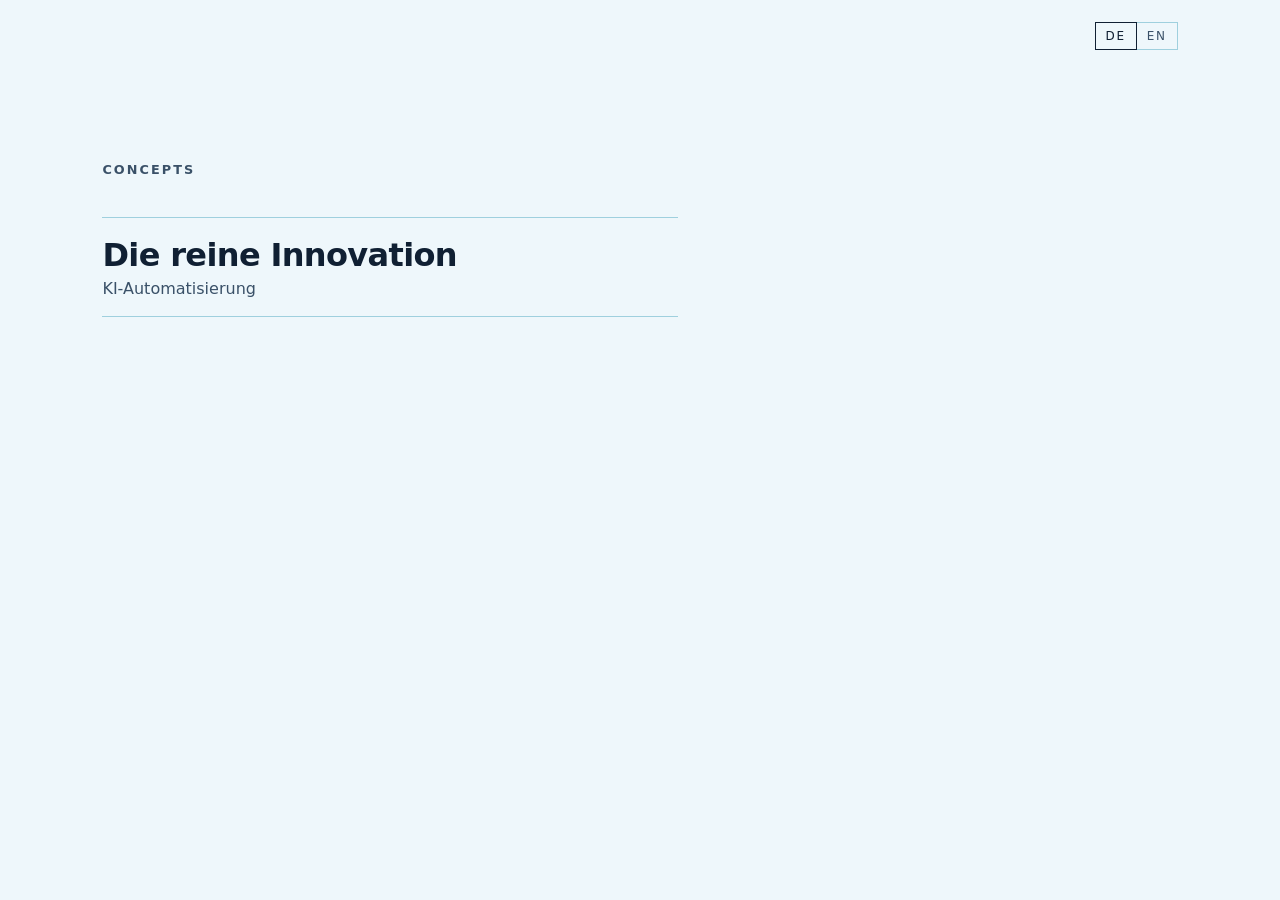
==== index.html @ 8282ae18 "01.10.2026" ====
<!DOCTYPE html>
<html lang="de">
<head>
<meta charset="UTF-8">
<meta name="viewport" content="width=device-width, initial-scale=1">
<title>Concepts</title>
<style>
  :root{--ink:#102033;--muted:#3a5168;--paper:#eef7fb;--line:#9fd0de;--mag:#e0126a}
  *{box-sizing:border-box;margin:0;padding:0}
  body{
    min-height:100svh;background:var(--paper);color:var(--ink);
    font-family:"Segoe UI","Helvetica Neue",system-ui,sans-serif;
    padding:18vh 8vw 12vh;
  }
  h1{font-size:.8rem;letter-spacing:.16em;text-transform:uppercase;font-weight:600;color:var(--muted);margin-bottom:2.5rem}
  ul{list-style:none;max-width:36rem}
  a{color:inherit;text-decoration:none;display:block;padding:1.1rem 0;border-top:1px solid var(--line)}
  li:last-child a{border-bottom:1px solid var(--line)}
  a strong{display:block;font-size:clamp(1.6rem,3vw,2rem);font-weight:650;letter-spacing:-.02em}
  a span{display:block;margin-top:.35rem;color:var(--muted)}
  a:hover strong{color:var(--mag)}
  .lang{position:fixed;top:22px;right:8vw;display:flex}
  .lang button{
    font:inherit;font-size:.75rem;letter-spacing:.14em;text-transform:uppercase;
    color:var(--muted);background:transparent;border:1px solid var(--line);
    padding:6px 10px;cursor:pointer;
  }
  .lang button + button{border-left:none}
  .lang button.on{color:var(--ink);border-color:var(--ink)}
  .lang button:focus-visible{outline:2px solid var(--ink);outline-offset:3px}
</style>
</head>
<body>
  <div class="lang" role="group">
    <button type="button" data-lang="de" aria-pressed="true">DE</button>
    <button type="button" data-lang="en" aria-pressed="false">EN</button>
  </div>
  <h1>Concepts</h1>
  <ul>
    <li>
      <a href="die-reine-innovation/index.html">
        <strong id="title">Die reine Innovation</strong>
        <span id="deck">KI-Automatisierung</span>
      </a>
    </li>
  </ul>
<script>
  var copy = {
    de: { title: 'Die reine Innovation', deck: 'KI-Automatisierung' },
    en: { title: 'The pure innovation', deck: 'AI automation' }
  };
  function apply(next) {
    var lang = next === 'en' ? 'en' : 'de';
    var pack = copy[lang];
    document.documentElement.lang = lang;
    document.getElementById('title').textContent = pack.title;
    document.getElementById('deck').textContent = pack.deck;
    document.querySelectorAll('.lang button').forEach(function (b) {
      var on = b.dataset.lang === lang;
      b.classList.toggle('on', on);
      b.setAttribute('aria-pressed', on ? 'true' : 'false');
    });
    try { localStorage.setItem('konzept-lang', lang); } catch (err) {}
  }
  document.querySelectorAll('.lang button').forEach(function (b) {
    b.addEventListener('click', function () { apply(b.dataset.lang); });
  });
  var saved = 'de';
  try { saved = localStorage.getItem('konzept-lang') === 'en' ? 'en' : 'de'; } catch (err) {}
  apply(saved);
</script>
</body>
</html>
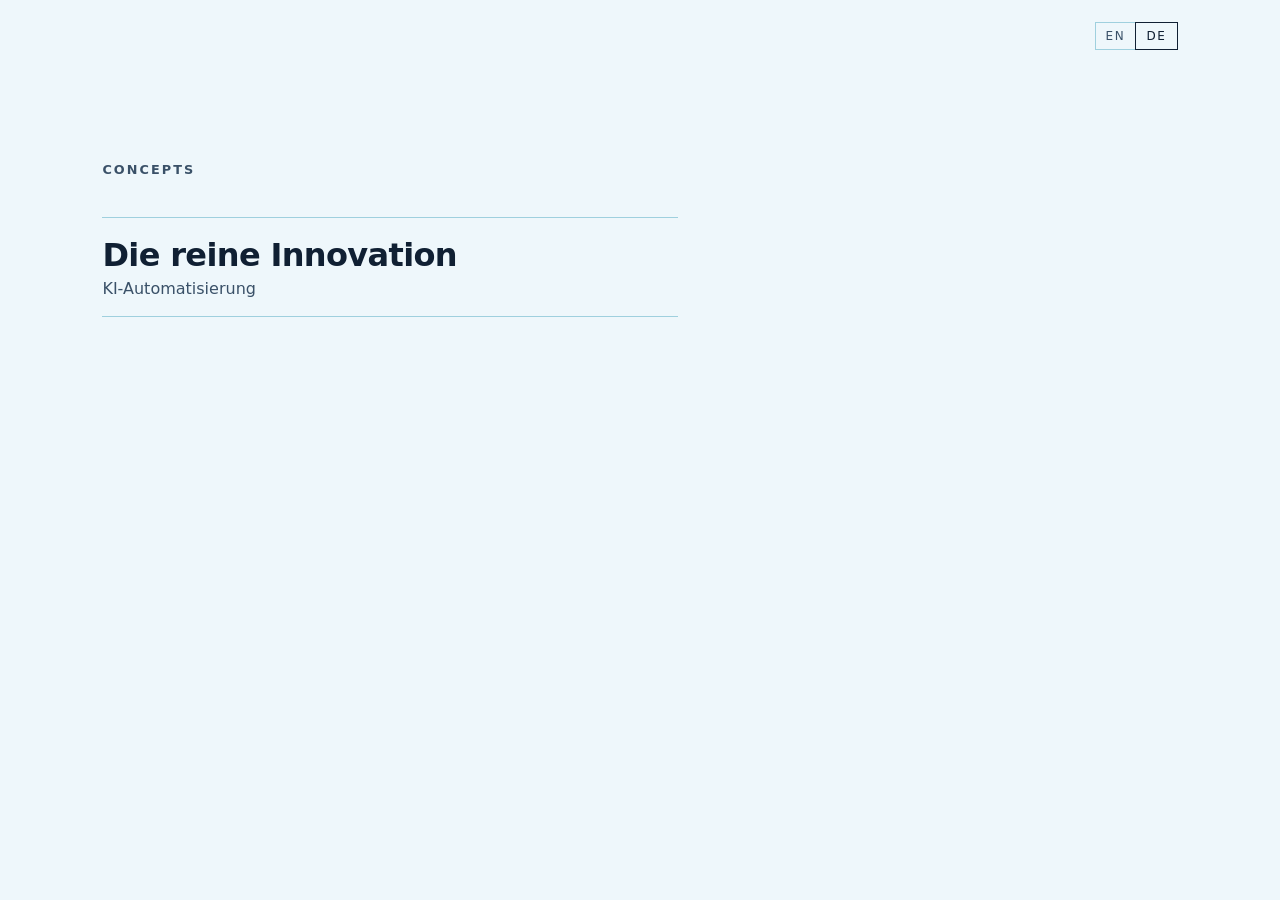
==== commit 54c9dff8: "01.10.2026" ====
--- a/index.html
+++ b/index.html
@@ -25,15 +25,15 @@
     color:var(--muted);background:transparent;border:1px solid var(--line);
     padding:6px 10px;cursor:pointer;
   }
-  .lang button + button{border-left:none}
-  .lang button.on{color:var(--ink);border-color:var(--ink)}
+  .lang button + button{margin-left:-1px}
+  .lang button.on{position:relative;z-index:1;color:var(--ink);border-color:var(--ink)}
   .lang button:focus-visible{outline:2px solid var(--ink);outline-offset:3px}
 </style>
 </head>
 <body>
   <div class="lang" role="group">
+    <button type="button" data-lang="en" aria-pressed="false">EN</button>
     <button type="button" data-lang="de" aria-pressed="true">DE</button>
-    <button type="button" data-lang="en" aria-pressed="false">EN</button>
   </div>
   <h1>Concepts</h1>
   <ul>
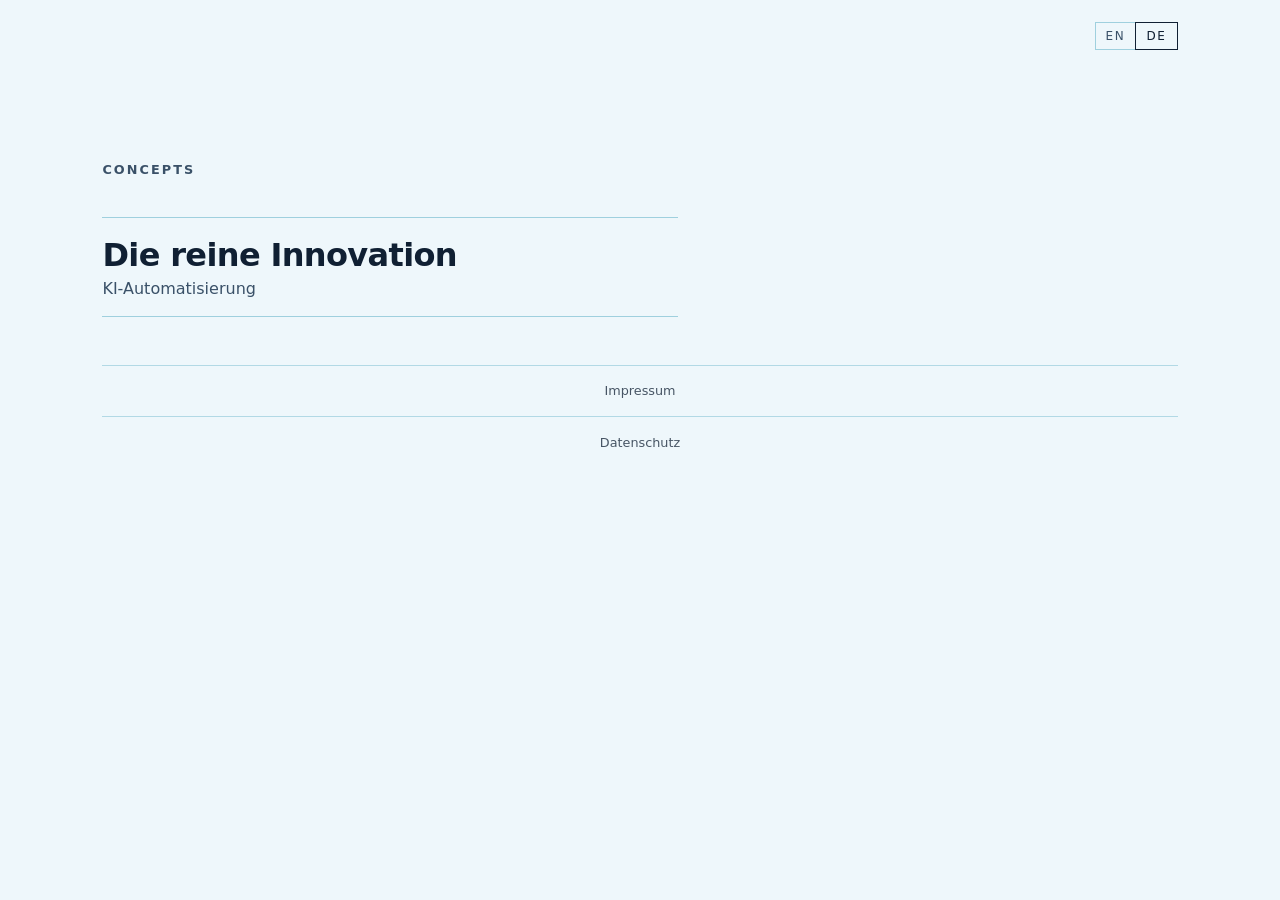
==== commit dbaadaa0: "Legal fix (13.10.2026)" ====
--- a/index.html
+++ b/index.html
@@ -69,5 +69,6 @@
   try { saved = localStorage.getItem('konzept-lang') === 'en' ? 'en' : 'de'; } catch (err) {}
   apply(saved);
 </script>
+<footer style="margin:3rem auto 1.5rem;text-align:center;font-size:.8rem;opacity:.75"><a id="lg-imp" data-p="" href="impressum.html" style="color:inherit">Impressum</a> <a id="lg-priv" href="datenschutz.html" style="color:inherit">Datenschutz</a></footer><script>(function(){function L(){var l="de";try{l=localStorage.getItem("konzept-lang")==="en"?"en":"de"}catch(e){}var a=document.getElementById("lg-imp"),b=document.getElementById("lg-priv"),p=a.dataset.p;if(l==="en"){a.href=p+"legal-notice.html";a.textContent="Legal Notice";b.href=p+"privacy.html";b.textContent="Privacy Policy"}else{a.href=p+"impressum.html";a.textContent="Impressum";b.href=p+"datenschutz.html";b.textContent="Datenschutz"}}L();document.addEventListener("click",function(){setTimeout(L,0)},true)})();</script>
 </body>
 </html>
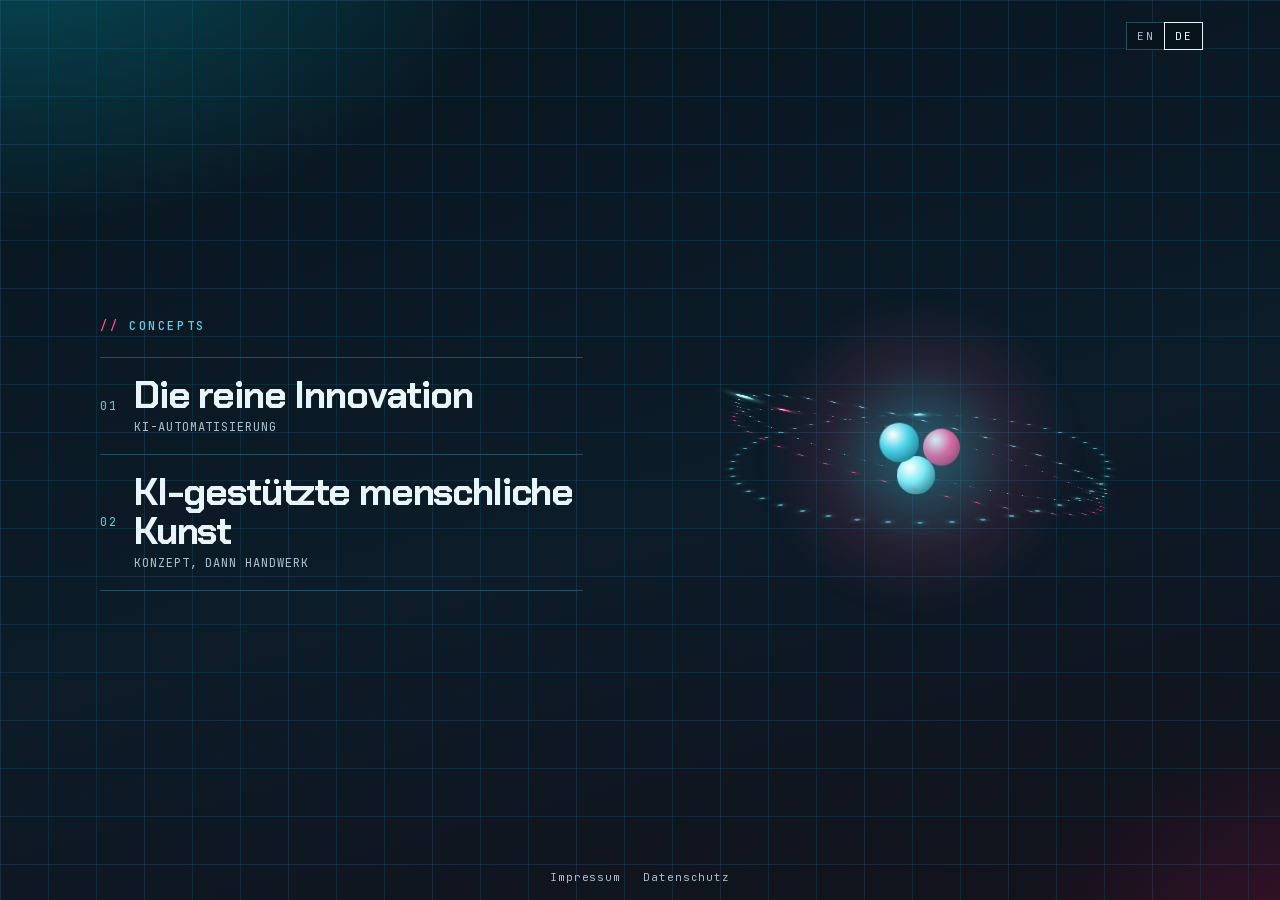
==== commit 0f798639: "New topic and theme" ====
--- a/index.html
+++ b/index.html
@@ -4,30 +4,146 @@
 <meta charset="UTF-8">
 <meta name="viewport" content="width=device-width, initial-scale=1">
 <title>Concepts</title>
+<meta name="description" content="Konzepte von Julian Geiss – Die reine Innovation: KI-Automatisierung. KI-gestützte menschliche Kunst.">
+<meta property="og:type" content="website">
+<meta property="og:title" content="Concepts">
+<meta property="og:description" content="Konzepte von Julian Geiss – Die reine Innovation: KI-Automatisierung. KI-gestützte menschliche Kunst.">
+<meta property="og:url" content="https://julianmika.github.io/Concepts/">
+<meta property="og:image" content="https://julianmika.github.io/Concepts/og-image.png">
+<meta property="og:image:width" content="1200">
+<meta property="og:image:height" content="630">
+<meta name="twitter:card" content="summary_large_image">
+<meta name="twitter:title" content="Concepts">
+<meta name="twitter:description" content="Konzepte von Julian Geiss – Die reine Innovation: KI-Automatisierung. KI-gestützte menschliche Kunst.">
+<meta name="twitter:image" content="https://julianmika.github.io/Concepts/og-image.png">
+<link href="fonts/fonts.css" rel="stylesheet">
 <style>
-  :root{--ink:#102033;--muted:#3a5168;--paper:#eef7fb;--line:#9fd0de;--mag:#e0126a}
+  html{color-scheme:dark}
+  :root{
+    --ink:#e8f6fb;--muted:#a9c0ce;--paper:#07141c;--line:#245064;
+    --card:#102430;--teal:#4fd4ea;--mag:#ff4d8d;--cyan:#7eebf7;
+    --head:"Chakra Petch","Segoe UI",system-ui,sans-serif;
+    --mono:"JetBrains Mono",ui-monospace,Menlo,monospace;
+  }
   *{box-sizing:border-box;margin:0;padding:0}
+  html,body{min-height:100%;background:var(--paper);color:var(--ink)}
   body{
-    min-height:100svh;background:var(--paper);color:var(--ink);
-    font-family:"Segoe UI","Helvetica Neue",system-ui,sans-serif;
-    padding:18vh 8vw 12vh;
-  }
-  h1{font-size:.8rem;letter-spacing:.16em;text-transform:uppercase;font-weight:600;color:var(--muted);margin-bottom:2.5rem}
-  ul{list-style:none;max-width:36rem}
-  a{color:inherit;text-decoration:none;display:block;padding:1.1rem 0;border-top:1px solid var(--line)}
-  li:last-child a{border-bottom:1px solid var(--line)}
-  a strong{display:block;font-size:clamp(1.6rem,3vw,2rem);font-weight:650;letter-spacing:-.02em}
-  a span{display:block;margin-top:.35rem;color:var(--muted)}
-  a:hover strong{color:var(--mag)}
-  .lang{position:fixed;top:22px;right:8vw;display:flex}
+    min-height:100svh;font-family:var(--head);-webkit-font-smoothing:antialiased;
+    display:grid;place-items:center;padding:12vh 6vw 11vh;overflow:hidden;
+  }
+  body::before{
+    content:"";position:fixed;inset:-10%;z-index:0;pointer-events:none;
+    background:
+      radial-gradient(880px 520px at 8% 0%, rgba(0,194,216,.34) 0%, transparent 62%),
+      radial-gradient(720px 480px at 100% 100%, rgba(224,18,106,.26) 0%, transparent 58%),
+      linear-gradient(165deg,#07141c,#0c1c28 55%,#140e16);
+    animation:drift 28s ease-in-out infinite alternate;
+  }
+  body::after{
+    content:"";position:fixed;inset:0;z-index:0;pointer-events:none;
+    background-image:
+      linear-gradient(rgba(0,151,178,.16) 1px, transparent 1px),
+      linear-gradient(90deg, rgba(0,151,178,.16) 1px, transparent 1px),
+      linear-gradient(rgba(224,18,106,.08) 1px, transparent 1px),
+      linear-gradient(90deg, rgba(224,18,106,.08) 1px, transparent 1px);
+    background-size:48px 48px,48px 48px,144px 144px,144px 144px;
+    animation:drift 36s ease-in-out infinite alternate-reverse;
+  }
+  @keyframes drift{from{transform:translate3d(0,0,0)}to{transform:translate3d(-2.2%,-1.4%,0)}}
+  .lang{position:fixed;z-index:30;top:22px;right:6vw;display:flex}
   .lang button{
-    font:inherit;font-size:.75rem;letter-spacing:.14em;text-transform:uppercase;
-    color:var(--muted);background:transparent;border:1px solid var(--line);
+    font:inherit;font-family:var(--mono);font-size:11px;letter-spacing:.14em;text-transform:uppercase;
+    color:var(--muted);background:rgba(7,20,28,.92);border:1px solid var(--line);
     padding:6px 10px;cursor:pointer;
   }
-  .lang button + button{margin-left:-1px}
+  .lang button+button{margin-left:-1px}
   .lang button.on{position:relative;z-index:1;color:var(--ink);border-color:var(--ink)}
-  .lang button:focus-visible{outline:2px solid var(--ink);outline-offset:3px}
+  .lang button:focus-visible,.topics a:focus-visible{outline:2px solid var(--teal);outline-offset:3px}
+  .home{
+    position:relative;z-index:1;width:min(1080px,100%);
+    display:grid;grid-template-columns:minmax(280px,1fr) minmax(280px,520px);
+    gap:6vw;align-items:center;
+  }
+  h1{
+    font-family:var(--mono);font-size:12px;letter-spacing:.22em;text-transform:uppercase;
+    font-weight:500;color:var(--teal);margin-bottom:1.4rem;
+  }
+  h1::before{content:"// ";color:var(--mag)}
+  .topics{list-style:none}
+  .topics a{
+    display:grid;grid-template-columns:auto 1fr;column-gap:16px;row-gap:4px;
+    padding:1.15rem 0;border-top:1px solid var(--line);color:inherit;text-decoration:none;
+  }
+  .topics li:last-child a{border-bottom:1px solid var(--line)}
+  .topics em{
+    grid-row:1 / span 2;align-self:center;font-family:var(--mono);font-style:normal;
+    font-size:12px;letter-spacing:.16em;color:var(--teal);
+  }
+  .topics strong{font-size:clamp(1.7rem,3vw,2.45rem);font-weight:700;letter-spacing:-.03em;line-height:1.02}
+  .topics span{font-family:var(--mono);font-size:12px;letter-spacing:.08em;text-transform:uppercase;color:var(--muted)}
+  .topics a:hover strong,.topics a:hover em{color:var(--mag)}
+  .atom{
+    width:min(100%,52vh,520px);aspect-ratio:1;margin-inline:auto;position:relative;
+    perspective:680px;transform-style:preserve-3d;
+  }
+  .atom::before{
+    content:"";position:absolute;inset:16%;border-radius:50%;pointer-events:none;
+    background:radial-gradient(circle,rgba(79,212,234,.38),rgba(255,77,141,.1) 42%,transparent 70%);
+    filter:blur(10px);
+  }
+  .spin{
+    position:absolute;inset:0;transform-style:preserve-3d;
+    animation:tumble 12s ease-in-out infinite alternate;
+  }
+  @keyframes tumble{
+    from{transform:rotateX(-22deg) rotateY(-36deg)}
+    to{transform:rotateX(26deg) rotateY(42deg)}
+  }
+  .ring{position:absolute;inset:0;transform-style:preserve-3d;transform:rotateY(var(--y)) rotateX(var(--x))}
+  .track{
+    container-type:size;position:absolute;left:11%;top:11%;width:78%;height:78%;
+    transform-style:preserve-3d;
+    animation:ride var(--dur) linear infinite;animation-direction:var(--dir,normal);
+  }
+  @keyframes ride{to{transform:rotateZ(360deg)}}
+  .track i,.track b{
+    position:absolute;left:50%;top:-2px;width:4px;height:4px;margin-left:-2px;border-radius:50%;
+    background:var(--c);transform-origin:2px calc(50cqb + 2px);transform:rotate(var(--a));
+  }
+  .track i{opacity:.72;box-shadow:0 0 6px var(--c)}
+  .track b{
+    top:-8px;width:16px;height:16px;margin-left:-8px;transform-origin:8px calc(50cqb + 8px);
+    background:radial-gradient(circle at 32% 30%,#fff,var(--c) 42%,#041018);box-shadow:0 0 16px var(--c);
+  }
+  .r1{--x:74deg;--y:0deg;--dur:9s;--c:#4fd4ea}
+  .r2{--x:74deg;--y:60deg;--dur:13s;--dir:reverse;--c:#ff4d8d}
+  .r3{--x:74deg;--y:120deg;--dur:17s;--c:#7eebf7}
+  .core{position:absolute;left:50%;top:50%;width:0;height:0;transform-style:preserve-3d;animation:coreturn 22s linear infinite}
+  @keyframes coreturn{to{transform:rotateY(360deg)}}
+  .core span{
+    position:absolute;width:38px;height:38px;margin:-19px;border-radius:50%;
+    transform:translate3d(var(--px),var(--py),var(--pz));
+  }
+  .core .n1{--px:-20px;--py:-12px;--pz:26px;background:radial-gradient(circle at 34% 30%,#fff,#4fd4ea 40%,#046072)}
+  .core .n2{--px:22px;--py:-8px;--pz:-18px;background:radial-gradient(circle at 34% 30%,#fff,#ff4d8d 44%,#7a123f)}
+  .core .n3{--px:-4px;--py:20px;--pz:6px;background:radial-gradient(circle at 34% 30%,#fff,#7eebf7 40%,#08586c)}
+  footer{
+    position:fixed;z-index:5;left:0;right:0;bottom:16px;text-align:center;
+    font-family:var(--mono);font-size:11px;letter-spacing:.08em;
+  }
+  footer a{color:var(--muted);text-decoration:none;margin:0 .45rem}
+  footer a:hover{color:var(--ink)}
+  @media (max-width:860px){
+    body{overflow:auto;padding:84px 20px 88px;place-items:start center}
+    .home{grid-template-columns:1fr;gap:28px}
+    .atom{order:-1;width:min(100%,68vw,380px)}
+    .lang{right:16px;top:max(12px,env(safe-area-inset-top))}
+    footer{bottom:max(12px,env(safe-area-inset-bottom))}
+  }
+  @media (prefers-reduced-motion:reduce){
+    body::before,body::after,.spin,.track,.core{animation:none}
+    .spin{transform:rotateX(18deg) rotateY(-32deg)}
+  }
 </style>
 </head>
 <body>
@@ -35,26 +151,53 @@
     <button type="button" data-lang="en" aria-pressed="false">EN</button>
     <button type="button" data-lang="de" aria-pressed="true">DE</button>
   </div>
-  <h1>Concepts</h1>
-  <ul>
-    <li>
-      <a href="die-reine-innovation/index.html">
-        <strong id="title">Die reine Innovation</strong>
-        <span id="deck">KI-Automatisierung</span>
-      </a>
-    </li>
-  </ul>
+  <main class="home">
+    <div>
+      <h1>Concepts</h1>
+      <ul class="topics">
+        <li>
+          <a href="die-reine-innovation/index.html">
+            <em>01</em>
+            <strong data-i18n="t1">Die reine Innovation</strong>
+            <span data-i18n="d1">KI-Automatisierung</span>
+          </a>
+        </li>
+        <li>
+          <a href="ai-powered-human-art/index.html">
+            <em>02</em>
+            <strong data-i18n="t2">KI-gestützte menschliche Kunst</strong>
+            <span data-i18n="d2">Konzept, dann Handwerk</span>
+          </a>
+        </li>
+      </ul>
+    </div>
+    <div class="atom" aria-hidden="true">
+      <div class="spin">
+        <div class="ring r1"></div>
+        <div class="ring r2"></div>
+        <div class="ring r3"></div>
+        <div class="core"><span class="n1"></span><span class="n2"></span><span class="n3"></span></div>
+      </div>
+    </div>
+  </main>
 <script>
   var copy = {
-    de: { title: 'Die reine Innovation', deck: 'KI-Automatisierung' },
-    en: { title: 'The pure innovation', deck: 'AI automation' }
+    de: {
+      t1: 'Die reine Innovation', d1: 'KI-Automatisierung',
+      t2: 'KI-gestützte menschliche Kunst', d2: 'Konzept, dann Handwerk'
+    },
+    en: {
+      t1: 'The pure innovation', d1: 'AI automation',
+      t2: 'AI powered human art', d2: 'Concept, then craft'
+    }
   };
   function apply(next) {
     var lang = next === 'en' ? 'en' : 'de';
     var pack = copy[lang];
     document.documentElement.lang = lang;
-    document.getElementById('title').textContent = pack.title;
-    document.getElementById('deck').textContent = pack.deck;
+    document.querySelectorAll('[data-i18n]').forEach(function (el) {
+      if (pack[el.dataset.i18n]) el.textContent = pack[el.dataset.i18n];
+    });
     document.querySelectorAll('.lang button').forEach(function (b) {
       var on = b.dataset.lang === lang;
       b.classList.toggle('on', on);
@@ -68,7 +211,20 @@
   var saved = 'de';
   try { saved = localStorage.getItem('konzept-lang') === 'en' ? 'en' : 'de'; } catch (err) {}
   apply(saved);
+  document.querySelectorAll('.ring').forEach(function (ring) {
+    var track = document.createElement('div');
+    track.className = 'track';
+    for (var i = 0; i < 48; i++) {
+      var dot = document.createElement('i');
+      dot.style.setProperty('--a', (i * 7.5) + 'deg');
+      track.appendChild(dot);
+    }
+    var ball = document.createElement('b');
+    ball.style.setProperty('--a', '0deg');
+    track.appendChild(ball);
+    ring.appendChild(track);
+  });
 </script>
-<footer style="margin:3rem auto 1.5rem;text-align:center;font-size:.8rem;opacity:.75"><a id="lg-imp" data-p="" href="impressum.html" style="color:inherit">Impressum</a> <a id="lg-priv" href="datenschutz.html" style="color:inherit">Datenschutz</a></footer><script>(function(){function L(){var l="de";try{l=localStorage.getItem("konzept-lang")==="en"?"en":"de"}catch(e){}var a=document.getElementById("lg-imp"),b=document.getElementById("lg-priv"),p=a.dataset.p;if(l==="en"){a.href=p+"legal-notice.html";a.textContent="Legal Notice";b.href=p+"privacy.html";b.textContent="Privacy Policy"}else{a.href=p+"impressum.html";a.textContent="Impressum";b.href=p+"datenschutz.html";b.textContent="Datenschutz"}}L();document.addEventListener("click",function(){setTimeout(L,0)},true)})();</script>
+<footer><a id="lg-imp" data-p="" href="impressum.html">Impressum</a> <a id="lg-priv" href="datenschutz.html">Datenschutz</a></footer><script>(function(){function L(){var l="de";try{l=localStorage.getItem("konzept-lang")==="en"?"en":"de"}catch(e){}var a=document.getElementById("lg-imp"),b=document.getElementById("lg-priv"),p=a.dataset.p;if(l==="en"){a.href=p+"legal-notice.html";a.textContent="Legal Notice";b.href=p+"privacy.html";b.textContent="Privacy Policy"}else{a.href=p+"impressum.html";a.textContent="Impressum";b.href=p+"datenschutz.html";b.textContent="Datenschutz"}}L();document.addEventListener("click",function(){setTimeout(L,0)},true)})();</script>
 </body>
 </html>
--- a/fonts/fonts.css
+++ b/fonts/fonts.css
@@ -0,0 +1,90 @@
+/* latin-ext */
+@font-face {
+  font-family: 'Chakra Petch';
+  font-style: normal;
+  font-weight: 300;
+  font-display: swap;
+  src: url(ChakraPetch-300-latin-ext.woff2) format('woff2');
+  unicode-range: U+0100-02BA, U+02BD-02C5, U+02C7-02CC, U+02CE-02D7, U+02DD-02FF, U+0304, U+0308, U+0329, U+1D00-1DBF, U+1E00-1E9F, U+1EF2-1EFF, U+2020, U+20A0-20AB, U+20AD-20C4, U+2113, U+2C60-2C7F, U+A720-A7FF;
+}
+/* latin */
+@font-face {
+  font-family: 'Chakra Petch';
+  font-style: normal;
+  font-weight: 300;
+  font-display: swap;
+  src: url(ChakraPetch-300-latin.woff2) format('woff2');
+  unicode-range: U+0000-00FF, U+0131, U+0152-0153, U+02BB-02BC, U+02C6, U+02DA, U+02DC, U+0304, U+0308, U+0329, U+2000-206F, U+20AC, U+2122, U+2191, U+2193, U+2212, U+2215, U+FEFF, U+FFFD;
+}
+/* latin-ext */
+@font-face {
+  font-family: 'Chakra Petch';
+  font-style: normal;
+  font-weight: 500;
+  font-display: swap;
+  src: url(ChakraPetch-500-latin-ext.woff2) format('woff2');
+  unicode-range: U+0100-02BA, U+02BD-02C5, U+02C7-02CC, U+02CE-02D7, U+02DD-02FF, U+0304, U+0308, U+0329, U+1D00-1DBF, U+1E00-1E9F, U+1EF2-1EFF, U+2020, U+20A0-20AB, U+20AD-20C4, U+2113, U+2C60-2C7F, U+A720-A7FF;
+}
+/* latin */
+@font-face {
+  font-family: 'Chakra Petch';
+  font-style: normal;
+  font-weight: 500;
+  font-display: swap;
+  src: url(ChakraPetch-500-latin.woff2) format('woff2');
+  unicode-range: U+0000-00FF, U+0131, U+0152-0153, U+02BB-02BC, U+02C6, U+02DA, U+02DC, U+0304, U+0308, U+0329, U+2000-206F, U+20AC, U+2122, U+2191, U+2193, U+2212, U+2215, U+FEFF, U+FFFD;
+}
+/* latin-ext */
+@font-face {
+  font-family: 'Chakra Petch';
+  font-style: normal;
+  font-weight: 700;
+  font-display: swap;
+  src: url(ChakraPetch-700-latin-ext.woff2) format('woff2');
+  unicode-range: U+0100-02BA, U+02BD-02C5, U+02C7-02CC, U+02CE-02D7, U+02DD-02FF, U+0304, U+0308, U+0329, U+1D00-1DBF, U+1E00-1E9F, U+1EF2-1EFF, U+2020, U+20A0-20AB, U+20AD-20C4, U+2113, U+2C60-2C7F, U+A720-A7FF;
+}
+/* latin */
+@font-face {
+  font-family: 'Chakra Petch';
+  font-style: normal;
+  font-weight: 700;
+  font-display: swap;
+  src: url(ChakraPetch-700-latin.woff2) format('woff2');
+  unicode-range: U+0000-00FF, U+0131, U+0152-0153, U+02BB-02BC, U+02C6, U+02DA, U+02DC, U+0304, U+0308, U+0329, U+2000-206F, U+20AC, U+2122, U+2191, U+2193, U+2212, U+2215, U+FEFF, U+FFFD;
+}
+/* latin-ext */
+@font-face {
+  font-family: 'JetBrains Mono';
+  font-style: normal;
+  font-weight: 400;
+  font-display: swap;
+  src: url(JetBrainsMono-400-latin-ext.woff2) format('woff2');
+  unicode-range: U+0100-02BA, U+02BD-02C5, U+02C7-02CC, U+02CE-02D7, U+02DD-02FF, U+0304, U+0308, U+0329, U+1D00-1DBF, U+1E00-1E9F, U+1EF2-1EFF, U+2020, U+20A0-20AB, U+20AD-20C4, U+2113, U+2C60-2C7F, U+A720-A7FF;
+}
+/* latin */
+@font-face {
+  font-family: 'JetBrains Mono';
+  font-style: normal;
+  font-weight: 400;
+  font-display: swap;
+  src: url(JetBrainsMono-400-latin.woff2) format('woff2');
+  unicode-range: U+0000-00FF, U+0131, U+0152-0153, U+02BB-02BC, U+02C6, U+02DA, U+02DC, U+0304, U+0308, U+0329, U+2000-206F, U+20AC, U+2122, U+2191, U+2193, U+2212, U+2215, U+FEFF, U+FFFD;
+}
+/* latin-ext */
+@font-face {
+  font-family: 'JetBrains Mono';
+  font-style: normal;
+  font-weight: 500;
+  font-display: swap;
+  src: url(JetBrainsMono-500-latin-ext.woff2) format('woff2');
+  unicode-range: U+0100-02BA, U+02BD-02C5, U+02C7-02CC, U+02CE-02D7, U+02DD-02FF, U+0304, U+0308, U+0329, U+1D00-1DBF, U+1E00-1E9F, U+1EF2-1EFF, U+2020, U+20A0-20AB, U+20AD-20C4, U+2113, U+2C60-2C7F, U+A720-A7FF;
+}
+/* latin */
+@font-face {
+  font-family: 'JetBrains Mono';
+  font-style: normal;
+  font-weight: 500;
+  font-display: swap;
+  src: url(JetBrainsMono-500-latin.woff2) format('woff2');
+  unicode-range: U+0000-00FF, U+0131, U+0152-0153, U+02BB-02BC, U+02C6, U+02DA, U+02DC, U+0304, U+0308, U+0329, U+2000-206F, U+20AC, U+2122, U+2191, U+2193, U+2212, U+2215, U+FEFF, U+FFFD;
+}
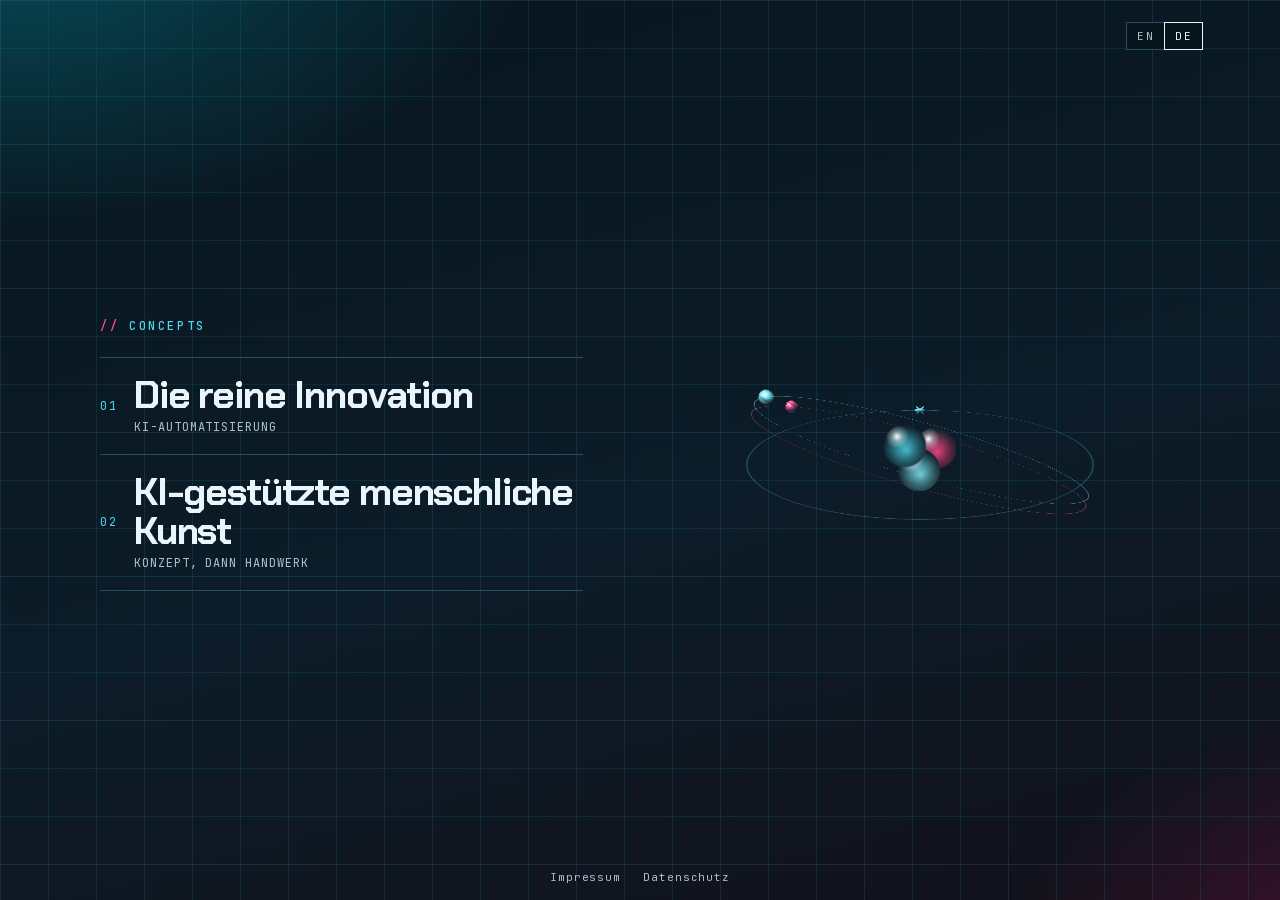
==== commit 9b22e257: "Fixes" ====
--- a/index.html
+++ b/index.html
@@ -83,50 +83,51 @@
   .topics span{font-family:var(--mono);font-size:12px;letter-spacing:.08em;text-transform:uppercase;color:var(--muted)}
   .topics a:hover strong,.topics a:hover em{color:var(--mag)}
   .atom{
-    width:min(100%,52vh,520px);aspect-ratio:1;margin-inline:auto;position:relative;
-    perspective:680px;transform-style:preserve-3d;
-  }
-  .atom::before{
-    content:"";position:absolute;inset:16%;border-radius:50%;pointer-events:none;
-    background:radial-gradient(circle,rgba(79,212,234,.38),rgba(255,77,141,.1) 42%,transparent 70%);
-    filter:blur(10px);
+    width:min(100%,50vh,480px);aspect-ratio:1;margin-inline:auto;position:relative;
+    perspective:900px;transform-style:preserve-3d;
   }
   .spin{
     position:absolute;inset:0;transform-style:preserve-3d;
-    animation:tumble 12s ease-in-out infinite alternate;
+    animation:tumble 26s ease-in-out infinite alternate;
   }
   @keyframes tumble{
-    from{transform:rotateX(-22deg) rotateY(-36deg)}
-    to{transform:rotateX(26deg) rotateY(42deg)}
+    from{transform:rotateX(-14deg) rotateY(-22deg)}
+    to{transform:rotateX(16deg) rotateY(26deg)}
   }
   .ring{position:absolute;inset:0;transform-style:preserve-3d;transform:rotateY(var(--y)) rotateX(var(--x))}
-  .track{
-    container-type:size;position:absolute;left:11%;top:11%;width:78%;height:78%;
+  .hoop,.track{
+    position:absolute;left:12%;top:12%;width:76%;height:76%;border-radius:50%;
     transform-style:preserve-3d;
-    animation:ride var(--dur) linear infinite;animation-direction:var(--dir,normal);
-  }
+  }
+  .hoop{border:1px solid color-mix(in srgb,var(--c) 42%,transparent)}
+  .track{container-type:size;animation:ride var(--dur) linear infinite;animation-direction:var(--dir,normal)}
   @keyframes ride{to{transform:rotateZ(360deg)}}
-  .track i,.track b{
-    position:absolute;left:50%;top:-2px;width:4px;height:4px;margin-left:-2px;border-radius:50%;
-    background:var(--c);transform-origin:2px calc(50cqb + 2px);transform:rotate(var(--a));
-  }
-  .track i{opacity:.72;box-shadow:0 0 6px var(--c)}
-  .track b{
-    top:-8px;width:16px;height:16px;margin-left:-8px;transform-origin:8px calc(50cqb + 8px);
-    background:radial-gradient(circle at 32% 30%,#fff,var(--c) 42%,#041018);box-shadow:0 0 16px var(--c);
-  }
-  .r1{--x:74deg;--y:0deg;--dur:9s;--c:#4fd4ea}
-  .r2{--x:74deg;--y:60deg;--dur:13s;--dir:reverse;--c:#ff4d8d}
-  .r3{--x:74deg;--y:120deg;--dur:17s;--c:#7eebf7}
-  .core{position:absolute;left:50%;top:50%;width:0;height:0;transform-style:preserve-3d;animation:coreturn 22s linear infinite}
-  @keyframes coreturn{to{transform:rotateY(360deg)}}
-  .core span{
-    position:absolute;width:38px;height:38px;margin:-19px;border-radius:50%;
-    transform:translate3d(var(--px),var(--py),var(--pz));
-  }
-  .core .n1{--px:-20px;--py:-12px;--pz:26px;background:radial-gradient(circle at 34% 30%,#fff,#4fd4ea 40%,#046072)}
-  .core .n2{--px:22px;--py:-8px;--pz:-18px;background:radial-gradient(circle at 34% 30%,#fff,#ff4d8d 44%,#7a123f)}
-  .core .n3{--px:-4px;--py:20px;--pz:6px;background:radial-gradient(circle at 34% 30%,#fff,#7eebf7 40%,#08586c)}
+  .track>b{
+    position:absolute;left:50%;top:-6px;width:14px;height:14px;margin-left:-7px;
+    transform-origin:7px calc(50cqb + 6px);transform:rotate(var(--a));
+    transform-style:preserve-3d;background:none;
+  }
+  .r1{--x:72deg;--y:0deg;--dur:18s;--c:#4fd4ea}
+  .r2{--x:72deg;--y:60deg;--dur:26s;--dir:reverse;--c:#ff4d8d}
+  .r3{--x:72deg;--y:120deg;--dur:34s;--c:#7eebf7}
+  .core{position:absolute;left:50%;top:50%;width:0;height:0;transform-style:preserve-3d}
+  .core span{position:absolute;width:42px;height:42px;margin:-21px;transform-style:preserve-3d;transform:translate3d(var(--px),var(--py),var(--pz))}
+  .core .n1{--px:-15px;--py:-9px;--pz:14px;--c:#4fd4ea}
+  .core .n2{--px:16px;--py:-7px;--pz:-12px;--c:#ff4d8d}
+  .core .n3{--px:-1px;--py:15px;--pz:2px;--c:#7eebf7}
+  .body,.globe,.mer{position:absolute;inset:0;border-radius:50%;transform-style:preserve-3d}
+  .body{
+    background:
+      radial-gradient(circle at 32% 28%,#fff 0%,rgba(255,255,255,.4) 12%,transparent 28%),
+      radial-gradient(circle at 55% 62%,var(--c) 0%,#102430 70%);
+    box-shadow:inset -8px -10px 14px rgba(0,0,0,.35);
+  }
+  .globe{animation:ballspin 28s linear infinite}
+  @keyframes ballspin{to{transform:rotateY(360deg)}}
+  .mer{
+    background:radial-gradient(circle at 34% 30%,#fff 0%,var(--c) 28%,#102430 74%);
+    transform:rotateY(var(--ry));
+  }
   footer{
     position:fixed;z-index:5;left:0;right:0;bottom:16px;text-align:center;
     font-family:var(--mono);font-size:11px;letter-spacing:.08em;
@@ -141,7 +142,7 @@
     footer{bottom:max(12px,env(safe-area-inset-bottom))}
   }
   @media (prefers-reduced-motion:reduce){
-    body::before,body::after,.spin,.track,.core{animation:none}
+    body::before,body::after,.spin,.track,.globe{animation:none}
     .spin{transform:rotateX(18deg) rotateY(-32deg)}
   }
 </style>
@@ -211,17 +212,30 @@
   var saved = 'de';
   try { saved = localStorage.getItem('konzept-lang') === 'en' ? 'en' : 'de'; } catch (err) {}
   apply(saved);
+  function makeBall(el) {
+    var body = document.createElement('i');
+    body.className = 'body';
+    el.appendChild(body);
+  }
+  document.querySelectorAll('.core span').forEach(makeBall);
   document.querySelectorAll('.ring').forEach(function (ring) {
+    var hoop = document.createElement('div');
+    hoop.className = 'hoop';
+    ring.appendChild(hoop);
     var track = document.createElement('div');
     track.className = 'track';
-    for (var i = 0; i < 48; i++) {
-      var dot = document.createElement('i');
-      dot.style.setProperty('--a', (i * 7.5) + 'deg');
-      track.appendChild(dot);
-    }
     var ball = document.createElement('b');
     ball.style.setProperty('--a', '0deg');
     track.appendChild(ball);
+    var globe = document.createElement('span');
+    globe.className = 'globe';
+    for (var n = 0; n < 4; n++) {
+      var slice = document.createElement('i');
+      slice.className = 'mer';
+      slice.style.setProperty('--ry', (n * 45) + 'deg');
+      globe.appendChild(slice);
+    }
+    ball.appendChild(globe);
     ring.appendChild(track);
   });
 </script>
